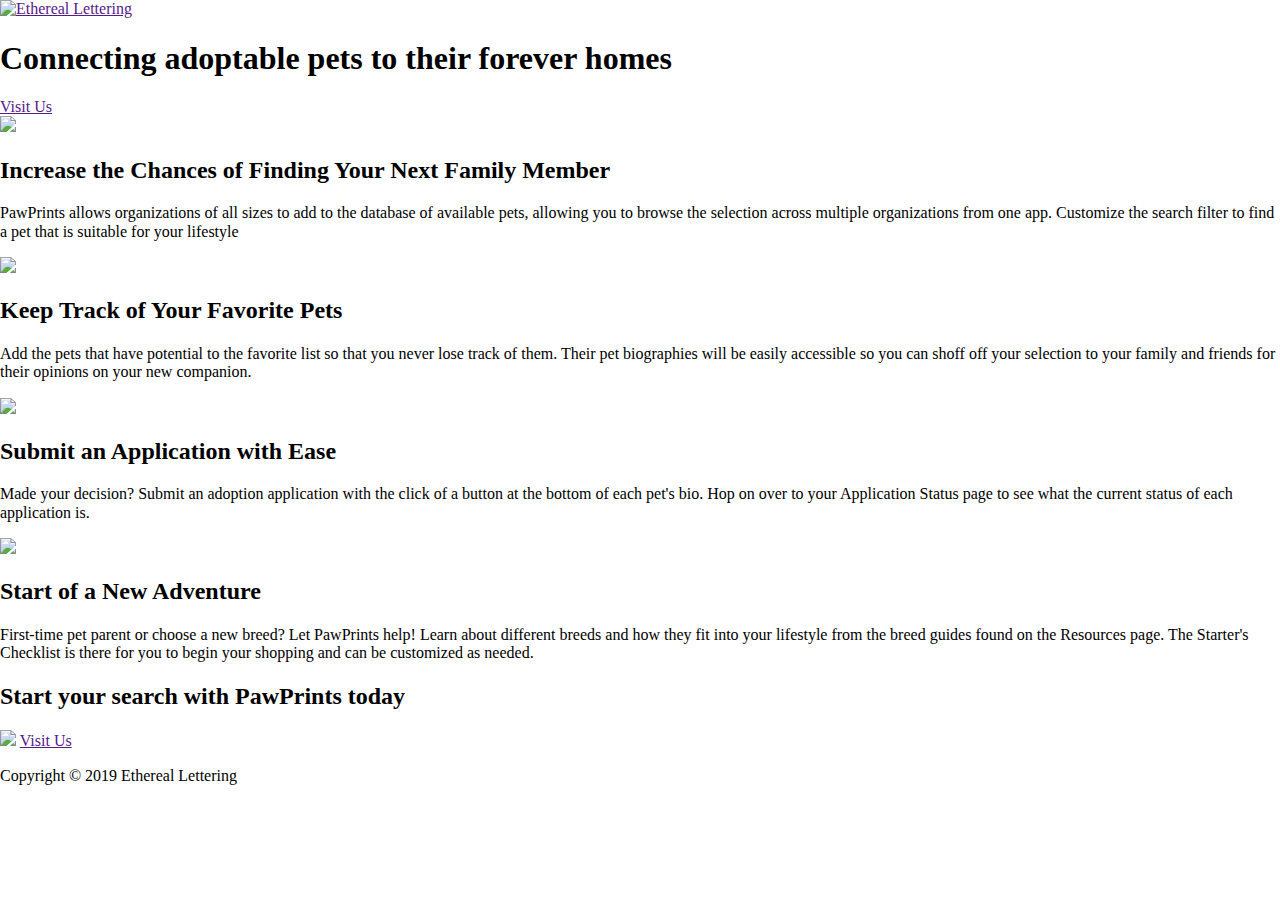
==== index.html @ 4a752cd0 "landing v2" ====
<!DOCTYPE html>
<html>
  <head>
    <meta http-equiv="X-UA-Compatible" content="IE=Edge">
    <meta name="viewport" content="width=device-width, initial-scale=1">
    <meta charset="UTF-8">
    <title>PawPrints</title>
    <link rel="stylesheet" type="text/css" href="styles/normalize.css">
    <link rel="stylesheet" type="text/css" href="styles/main.css">
  </head>

  <body>
    <header class="container banner">
      <div class="hero"> <!--hero content-->
          <a href="" class="site-logo"><img src="assets/etherealletteringlogo.png" alt="Ethereal Lettering" /></a>
          <h1>Connecting adoptable pets to their forever homes</h1>
          <a href="" class="visitbutton">Visit Us</a>
      </div>
    </header>

    <main>
      <section class="container introduction">

      </section>

      <section class="container features-wrapper"> <!--features-->
        <div class="features">
          <div class="features-image">
            <img src="assets/searchimage.png"/>
          </div>
          <div class="features-side">
            <h2>Increase the Chances of Finding Your Next Family Member</h2>
            <p>PawPrints allows organizations of all sizes to add to the database of available pets, allowing you to browse the selection across multiple organizations from one app. Customize the search filter to find a pet that is suitable for your lifestyle</p>
          </div>
        </div>
        <div class="features">
          <div class="features-image">
            <img src="assets/favoriteimage.png"/>
          </div>
          <div class="features-side">
          <h2>Keep Track of Your Favorite Pets</h2>
          <p>Add the pets that have potential to the favorite list so that you never lose track of them. Their pet biographies will be easily accessible so you can shoff off your selection to your family and friends for their opinions on your new companion.</p>
          </div>
        </div>
        <div class="features">
          <div class="features-image">
            <img src="assets/applyimage.png"/>
          </div>
          <div class="features-side">
            <h2>Submit an Application with Ease</h2>
            <p>Made your decision? Submit an adoption application with the click of a button at the bottom of each pet's bio. Hop on over to your Application Status page to see what the current status of each application is.</p>
          </div>
        </div>
        <div class="features">
          <div class="features-image">
            <img src="assets/resourcesimage.png"/>
          </div>
          <div class="features-side">
            <h2>Start of a New Adventure</h2>
            <p>First-time pet parent or choose a new breed? Let PawPrints help! Learn about different breeds and how they fit into your lifestyle from the breed guides found on the Resources page. The Starter's Checklist is there for you to begin your shopping and can be customized as needed.</p>
          </div>
        </div>
      </section>

      <section class="container ">
        <div> <!--call to action-->
          <h2>Start your search with PawPrints today</h2>

        </div>
      </section>
    </main>

    <footer>
      <section class="container visit-copyright">
        <div class="visit">
          <img src="assets/etherealletteringlogo.png"/>
          <a href="" class="visitbutton">Visit Us</a>
        </div>
        <div class="copyright">
          <p>Copyright &copy; 2019 Ethereal Lettering
          </p>
        </div>
      </section>
    </footer>

  </body>
</html>
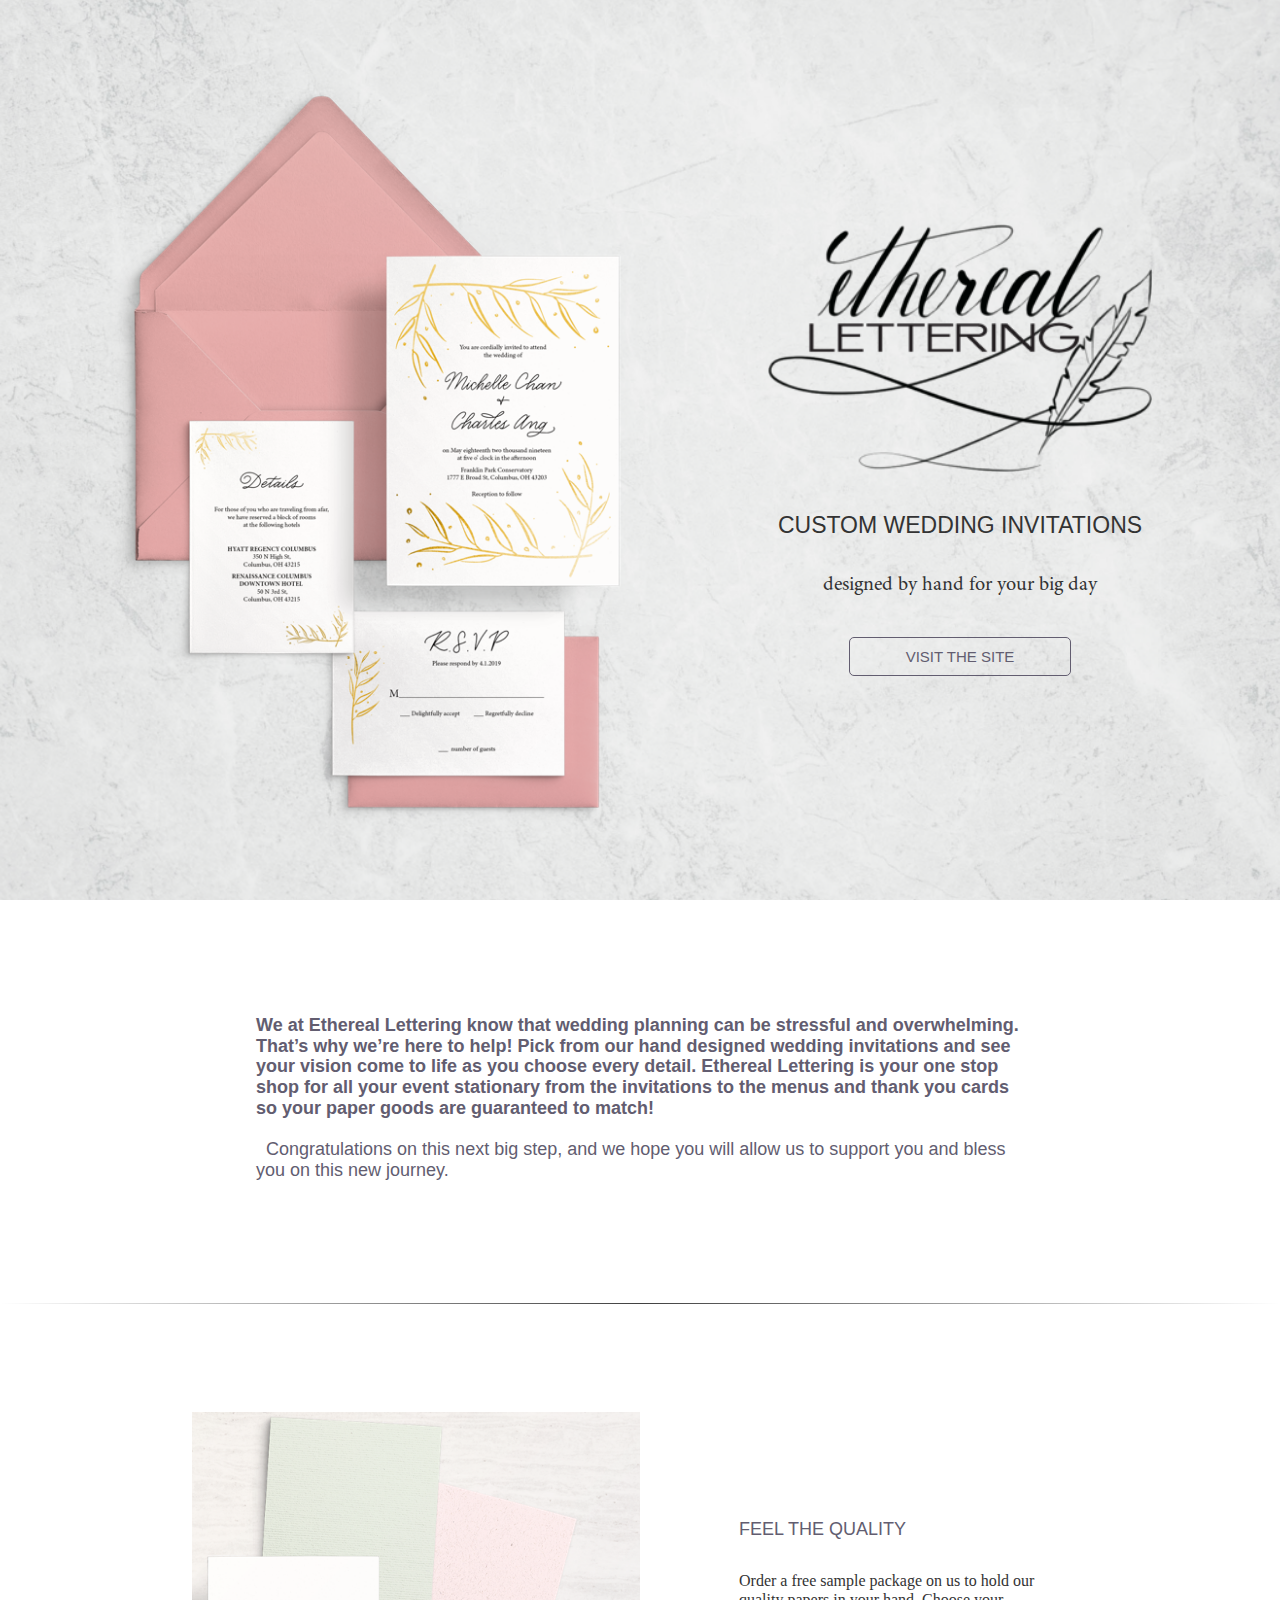
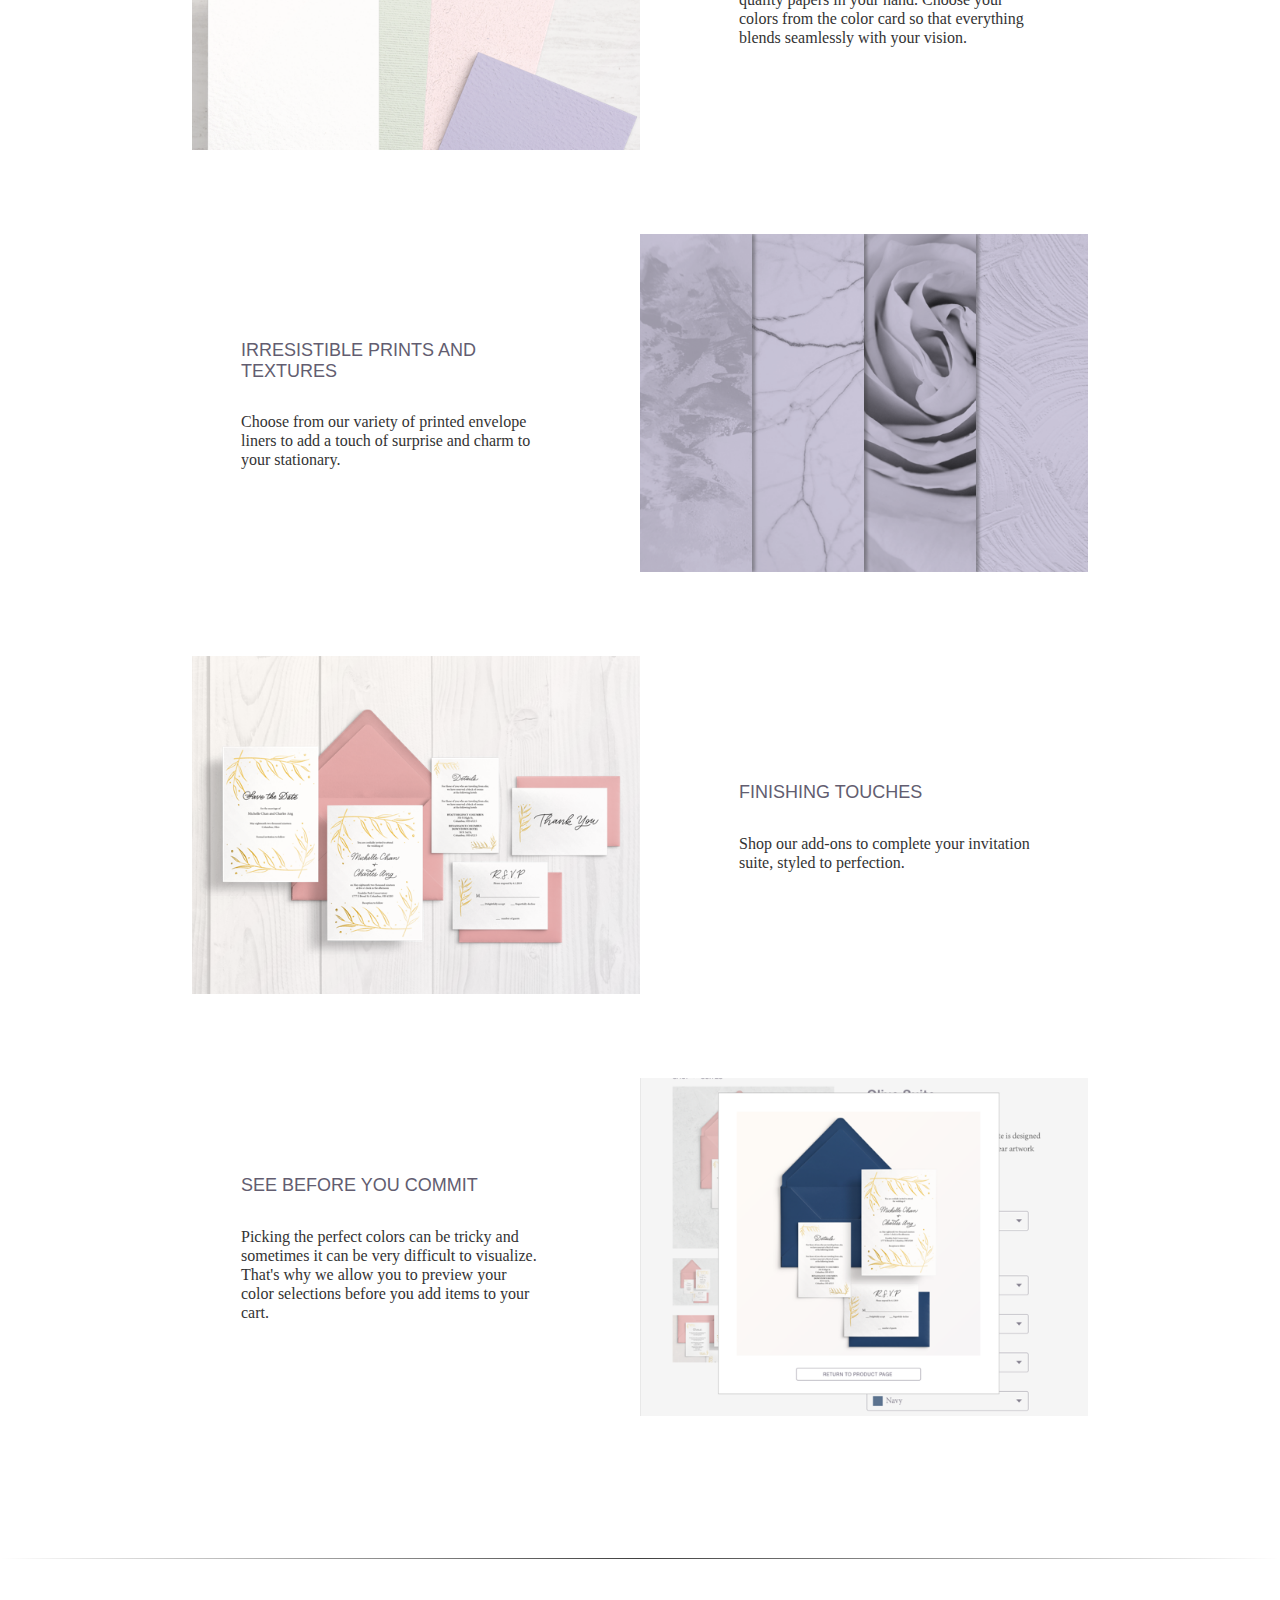
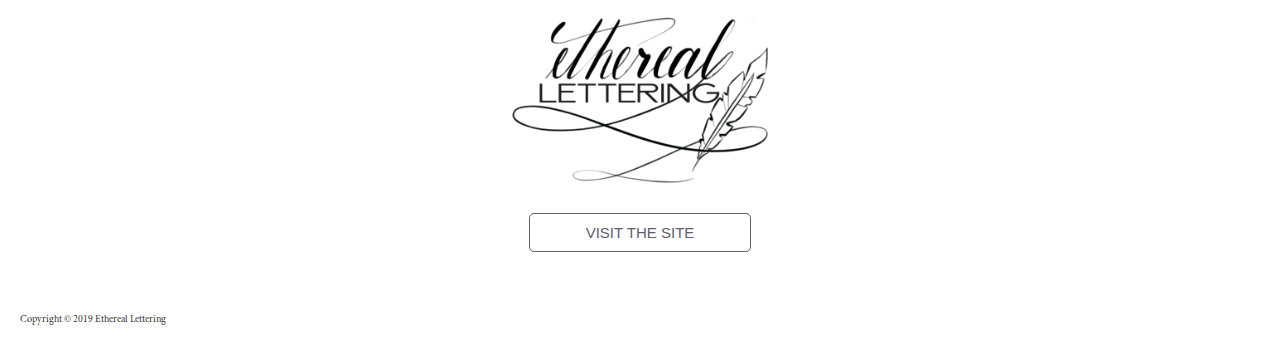
==== commit 004b126e: "Update index.html" ====
--- a/index.html
+++ b/index.html
@@ -4,81 +4,82 @@
     <meta http-equiv="X-UA-Compatible" content="IE=Edge">
     <meta name="viewport" content="width=device-width, initial-scale=1">
     <meta charset="UTF-8">
-    <title>PawPrints</title>
-    <link rel="stylesheet" type="text/css" href="styles/normalize.css">
-    <link rel="stylesheet" type="text/css" href="styles/main.css">
+    <title>Ethereal Lettering</title>
+    <link rel="stylesheet" type="text/css" href="../styles/normalize.css">
+    <link rel="stylesheet" type="text/css" href="../styles/main.css">
   </head>
 
   <body>
     <header class="container banner">
       <div class="hero"> <!--hero content-->
-          <a href="" class="site-logo"><img src="assets/etherealletteringlogo.png" alt="Ethereal Lettering" /></a>
-          <h1>Connecting adoptable pets to their forever homes</h1>
-          <a href="" class="visitbutton">Visit Us</a>
+          <a href="" class="site-logo"><img src="../assets/etherealletteringlogo.png" alt="Ethereal Lettering" /></a>
+          <h1>CUSTOM WEDDING INVITATIONS</h1>
+          <h3>designed by hand for your big day</h3>
+          <a href="" class="visit-button">VISIT THE SITE</a>
       </div>
     </header>
 
     <main>
       <section class="container introduction">
+          <h2>
+            <b>We at Ethereal Lettering know that wedding planning can be stressful and overwhelming.  That’s why we’re here to help! Pick from our hand designed wedding invitations and see your vision come to life as you choose every detail. Ethereal Lettering is your one stop shop for all your event stationary from the invitations to the menus and thank you cards so your paper goods are guaranteed to match!</b><br><br> + +Congratulations on this next big step, and we hope you will allow us to support you and bless you on this new journey.
+          </h2>
+      </section>
 
-      </section>
+      <hr>
 
       <section class="container features-wrapper"> <!--features-->
         <div class="features">
           <div class="features-image">
-            <img src="assets/searchimage.png"/>
+            <img src="../assets/quality.png"/>
           </div>
           <div class="features-side">
-            <h2>Increase the Chances of Finding Your Next Family Member</h2>
-            <p>PawPrints allows organizations of all sizes to add to the database of available pets, allowing you to browse the selection across multiple organizations from one app. Customize the search filter to find a pet that is suitable for your lifestyle</p>
+            <h2>FEEL THE QUALITY</h2>
+            <p>Order a free sample package on us to hold our quality papers in your hand. Choose your colors from the color card so that everything blends seamlessly with your vision.</p>
           </div>
         </div>
         <div class="features">
           <div class="features-image">
-            <img src="assets/favoriteimage.png"/>
+            <img src="../assets/prints_and_textures.png"/>
           </div>
           <div class="features-side">
-          <h2>Keep Track of Your Favorite Pets</h2>
-          <p>Add the pets that have potential to the favorite list so that you never lose track of them. Their pet biographies will be easily accessible so you can shoff off your selection to your family and friends for their opinions on your new companion.</p>
+          <h2>IRRESISTIBLE PRINTS AND TEXTURES</h2>
+          <p>Choose from our variety of printed envelope liners to add a touch of surprise and charm to your stationary.</p>
           </div>
         </div>
         <div class="features">
           <div class="features-image">
-            <img src="assets/applyimage.png"/>
+            <img src="../assets/finishing_touches.png"/>
           </div>
           <div class="features-side">
-            <h2>Submit an Application with Ease</h2>
-            <p>Made your decision? Submit an adoption application with the click of a button at the bottom of each pet's bio. Hop on over to your Application Status page to see what the current status of each application is.</p>
+            <h2>FINISHING TOUCHES</h2>
+            <p>Shop our add-ons to complete your invitation suite, styled to perfection.</p>
           </div>
         </div>
         <div class="features">
           <div class="features-image">
-            <img src="assets/resourcesimage.png"/>
+            <img src="../assets/preview.png"/>
           </div>
           <div class="features-side">
-            <h2>Start of a New Adventure</h2>
-            <p>First-time pet parent or choose a new breed? Let PawPrints help! Learn about different breeds and how they fit into your lifestyle from the breed guides found on the Resources page. The Starter's Checklist is there for you to begin your shopping and can be customized as needed.</p>
+            <h2>SEE BEFORE YOU COMMIT</h2>
+            <p>Picking the perfect colors can be tricky and sometimes it can be very difficult to visualize. That's why we allow you to preview your color selections before you add items to your cart.</p>
           </div>
-        </div>
-      </section>
-
-      <section class="container ">
-        <div> <!--call to action-->
-          <h2>Start your search with PawPrints today</h2>
-
         </div>
       </section>
     </main>
 
     <footer>
+      <hr>
       <section class="container visit-copyright">
         <div class="visit">
-          <img src="assets/etherealletteringlogo.png"/>
-          <a href="" class="visitbutton">Visit Us</a>
+          <img src="../assets/etherealletteringlogo.png"/>
+          <a href="" class="visit-button">VISIT THE SITE</a>
         </div>
         <div class="copyright">
-          <p>Copyright &copy; 2019 Ethereal Lettering
-          </p>
+          <h4>Copyright &copy; 2019 Ethereal Lettering
+          </h4>
         </div>
       </section>
     </footer>
--- a/styles/main.css
+++ b/styles/main.css
@@ -0,0 +1,214 @@
+html, body {
+  overflow-x: hidden;
+}
+
+body {
+  font-family: "Helvetica Neue", Helvetica, Arial, sans-serif;
+}
+
+@font-face {
+  font-family: 'MinionPro';
+  src: url('../assets/MinionPro-Regular.otf') format('woff2');
+}
+
+h3, h4, p {
+  font-family: 'MinionPro', Helvetica, Arial, sans-serif;
+}
+
+h1 {
+  font-size: 23px;
+  font-weight: normal;
+  color: #333333;
+}
+
+h2 {
+  font-size:18px;
+  font-weight: normal;
+  color: #625D70;
+}
+
+h3 {
+  font-size: 20px;
+  font-weight: normal;
+  color: #333333;
+}
+
+h4 {
+  font-size: 10px;
+  font-weight: normal;
+  color: #333333;
+}
+
+p {
+  font-family: 'Minion Pro';
+  font-size:16px;
+  line-height: 19px;
+  font-weight: 100;
+  color: #333333;
+}
+
+.container {
+  display: grid;
+}
+
+.banner {
+  background-image: url("../assets/banner_image.png");
+  background-repeat: no-repeat;
+  background-size: cover;
+  background-position: center;
+}
+
+.container.banner {
+  height: 100vh;
+}
+
+.site-logo img{
+  width: 30vw;
+  height: auto;
+  padding-bottom: 20px;
+}
+
+body .hero {
+  display: grid;
+  text-align: center;
+  align-self: auto;
+  width: 40vw;
+  margin: auto 0 auto auto;
+  padding-right: 5vw;
+}
+
+.hero h1 {
+  text-align: center;
+}
+
+.hero h3 {
+  text-align: center;
+  padding-bottom: 20px;
+}
+
+.visit-button {
+  margin: auto;
+  text-decoration: none;
+  text-align: center;
+  color: #625D70;
+  width: 200px;
+  background: none;
+  border: 1px solid #625D70;
+  font-size: 15px;
+  padding: 10px;
+  border-radius: 5px;
+}
+
+.visit-button:hover {
+  color: #FFFFFF;
+  background: #625D70;
+  border: 1px solid #625D70;
+}
+
+.container.introduction {
+  display: grid;
+  margin: auto;
+  padding-top: 100px;
+  padding-bottom: 100px;
+}
+
+.introduction {
+  width: 60vw;
+}
+
+hr {
+  border: 0;
+  height: 1px;
+  background-image: linear-gradient(to right, rgba(0, 0, 0, 0), rgba(0, 0, 0, 0.75), rgba(0, 0, 0, 0));
+}
+
+.container.features-wrapper {
+  display: grid;
+  margin: auto;
+  padding-top: 100px;
+  padding-bottom: 50px;
+}
+
+.features-image img {
+  width: 60vw;
+  height: auto;
+  padding-bottom: 20px;
+}
+
+.features {
+  display: grid;
+  margin: auto;
+  grid-template-columns: auto;
+  padding-bottom: 30px;
+  column-gap: 200px;
+  text-align: center;
+}
+
+.features-side {
+  display: grid;
+  margin: auto;
+}
+
+.container.visit-copyright {
+  display: grid;
+  margin: auto;
+}
+
+.visit {
+  display: grid;
+  margin: auto;
+  grid-template-columns: auto;
+}
+
+.visit img {
+  width: 20vw;
+  height: auto;
+  margin: auto;
+  padding-top: 50px;
+  padding-bottom: 30px;
+}
+
+.copyright {
+  padding-top: 50px;
+  padding-left: 20px;
+}
+
+@media (min-width: 400px) {
+  .features-side {
+    display: grid;
+    width: 50vw;
+    height: auto;
+    max-width: 300px;
+  }
+}
+
+@media (min-width:600px) {
+  .features-image img {
+    width: 35vw;
+    height: auto;
+    padding-bottom: 0;
+  }
+
+  .features {
+    grid-template-columns: 1fr 1fr;
+    align-items: center;
+    padding-right: 15vw;
+    padding-left: 15vw;
+    grid-gap: 50px;
+    text-align: left;
+  }
+  .features:nth-of-type(even) {
+    grid-template-columns: 1fr 1fr;
+    align-items: center;
+    margin: 50px 0 50px 0;
+  }
+  .features:nth-of-type(even) .features-image {
+    grid-column: 2;
+    grid-row: 1;
+  }
+  .features:nth-of-type(even) .features-side {
+    grid-column: 1;
+    grid-row: 1;
+  }
+
+}
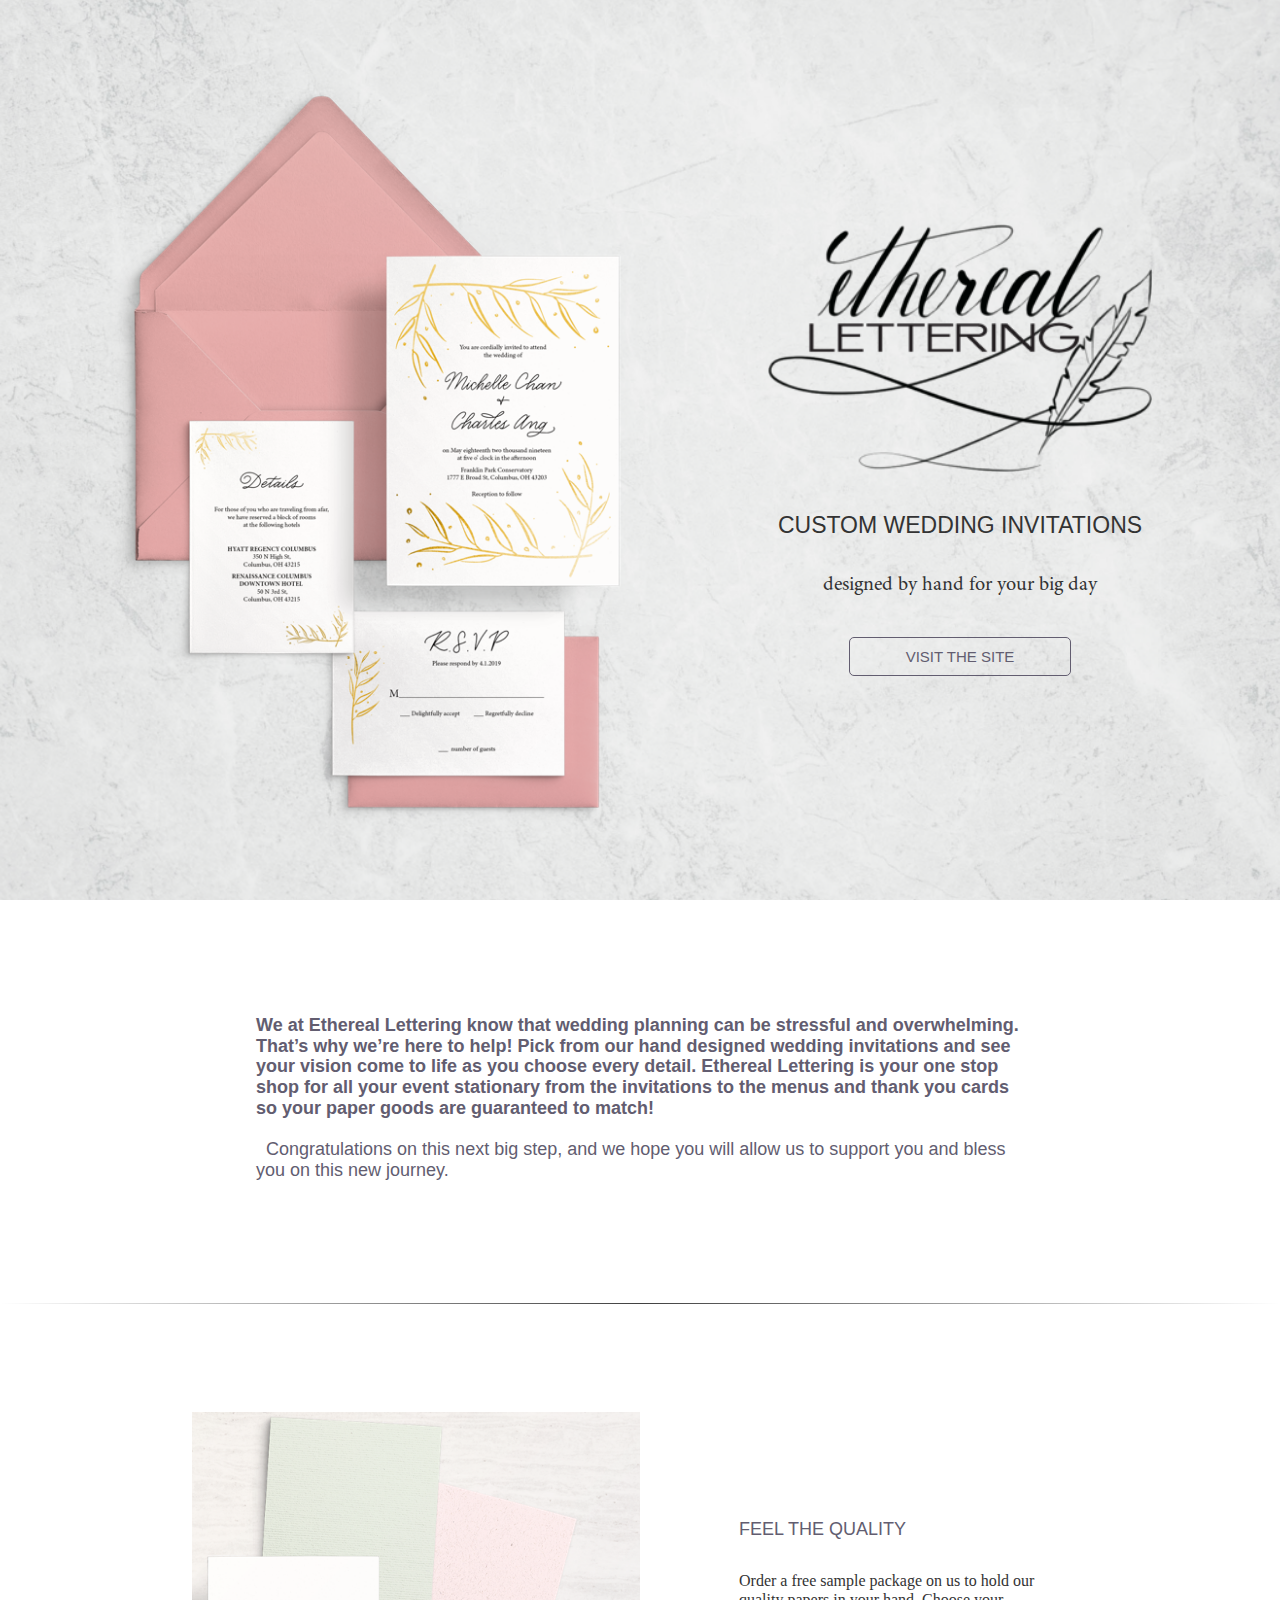
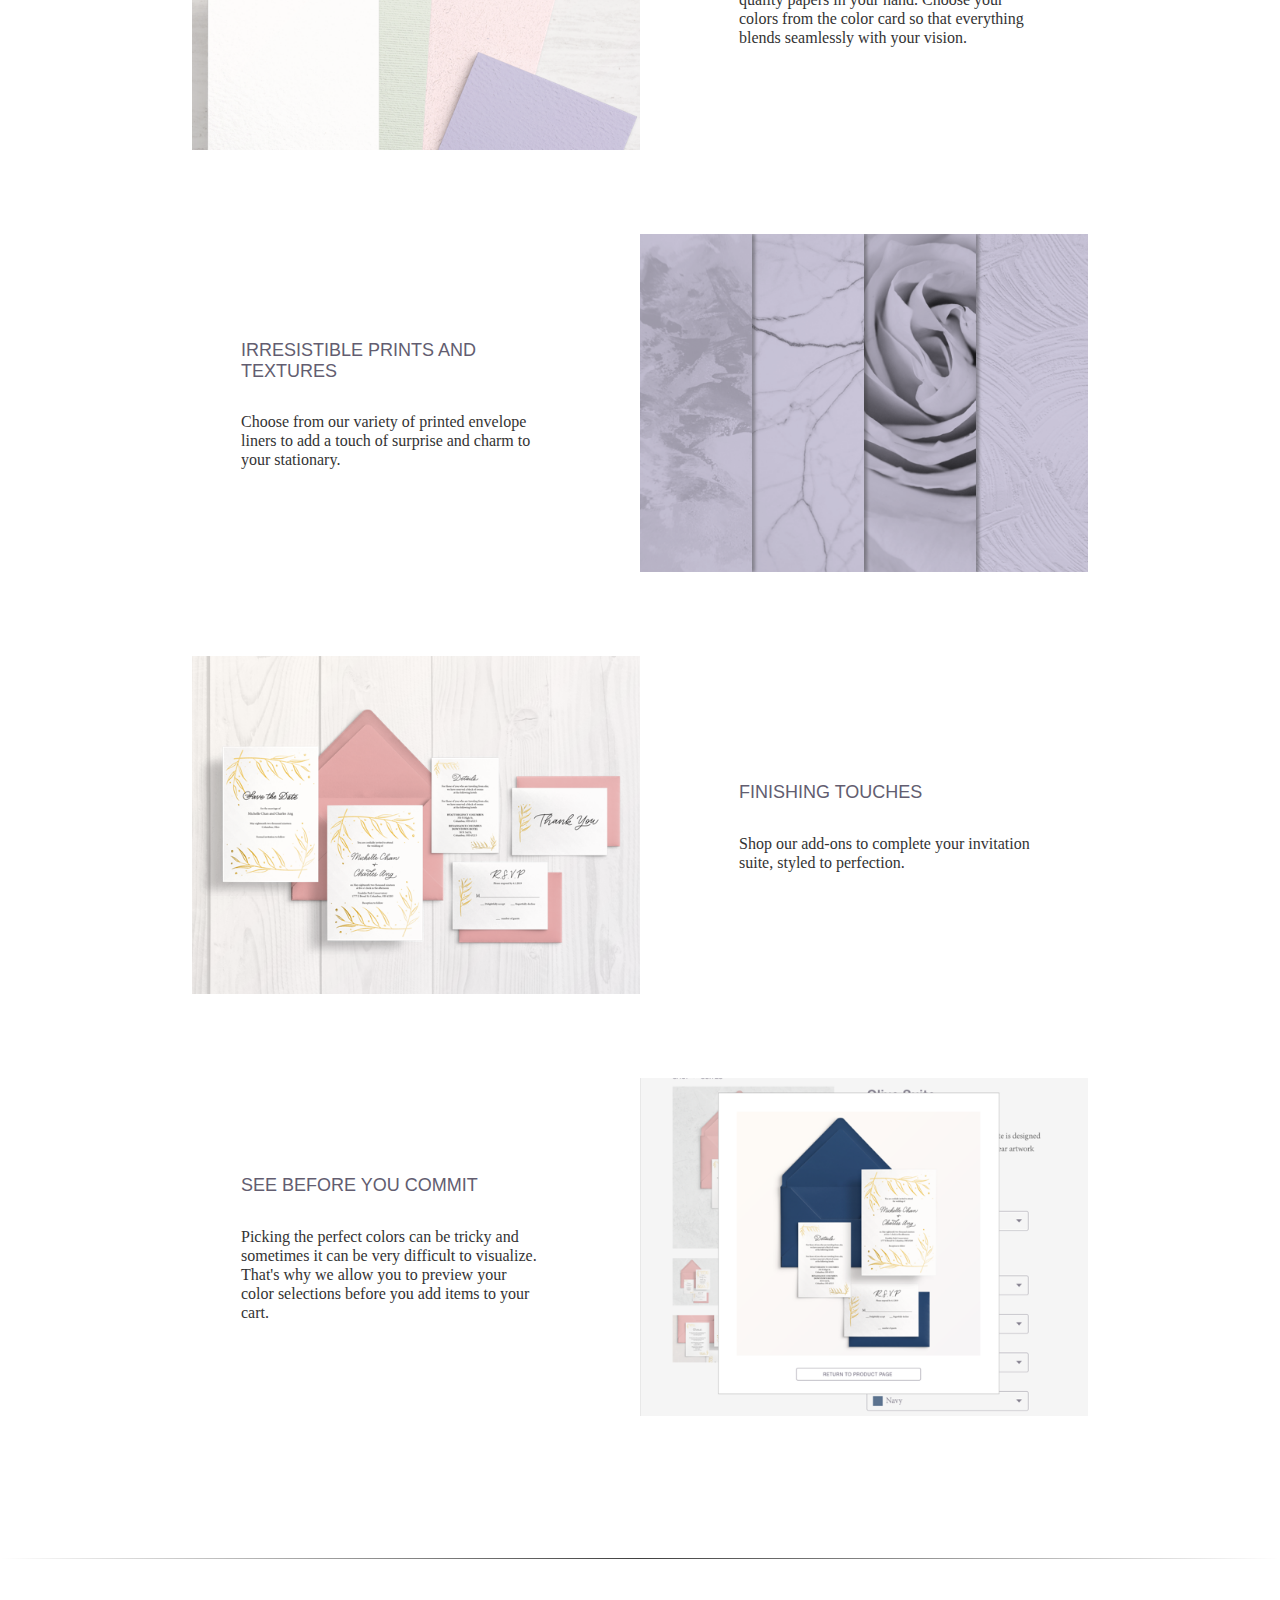
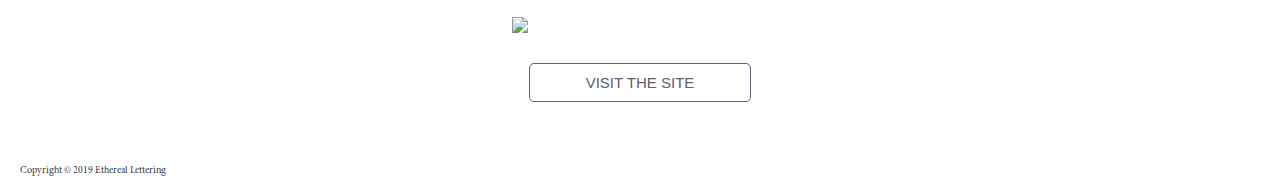
==== commit 6f8922e4: "landing v4" ====
--- a/index.html
+++ b/index.html
@@ -74,7 +74,7 @@
       <hr>
       <section class="container visit-copyright">
         <div class="visit">
-          <img src="../assets/etherealletteringlogo.png"/>
+          <img src="../ßassets/etherealletteringlogo.png"/>
           <a href="" class="visit-button">VISIT THE SITE</a>
         </div>
         <div class="copyright">
--- a/styles/main.css
+++ b/styles/main.css
@@ -55,7 +55,7 @@
   background-image: url("../assets/banner_image.png");
   background-repeat: no-repeat;
   background-size: cover;
-  background-position: center;
+  background-position: center bottom;
 }
 
 .container.banner {
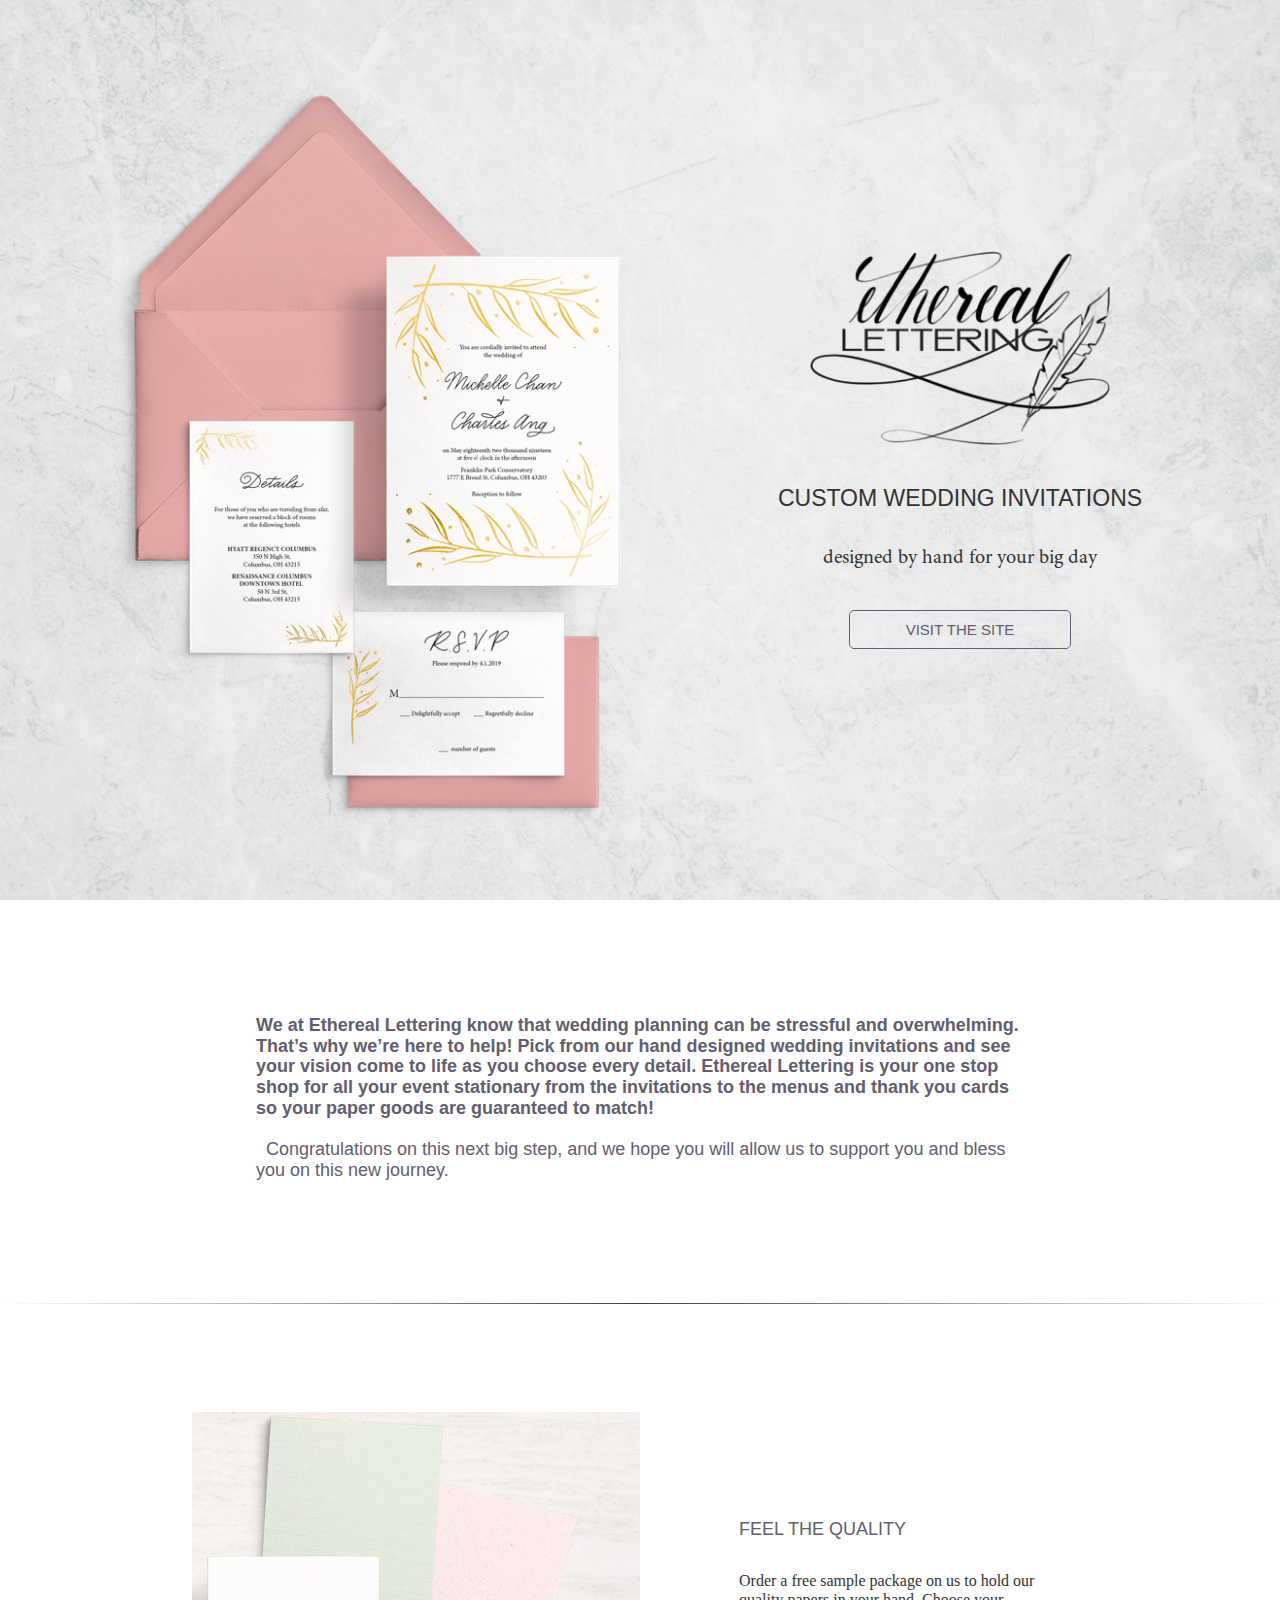
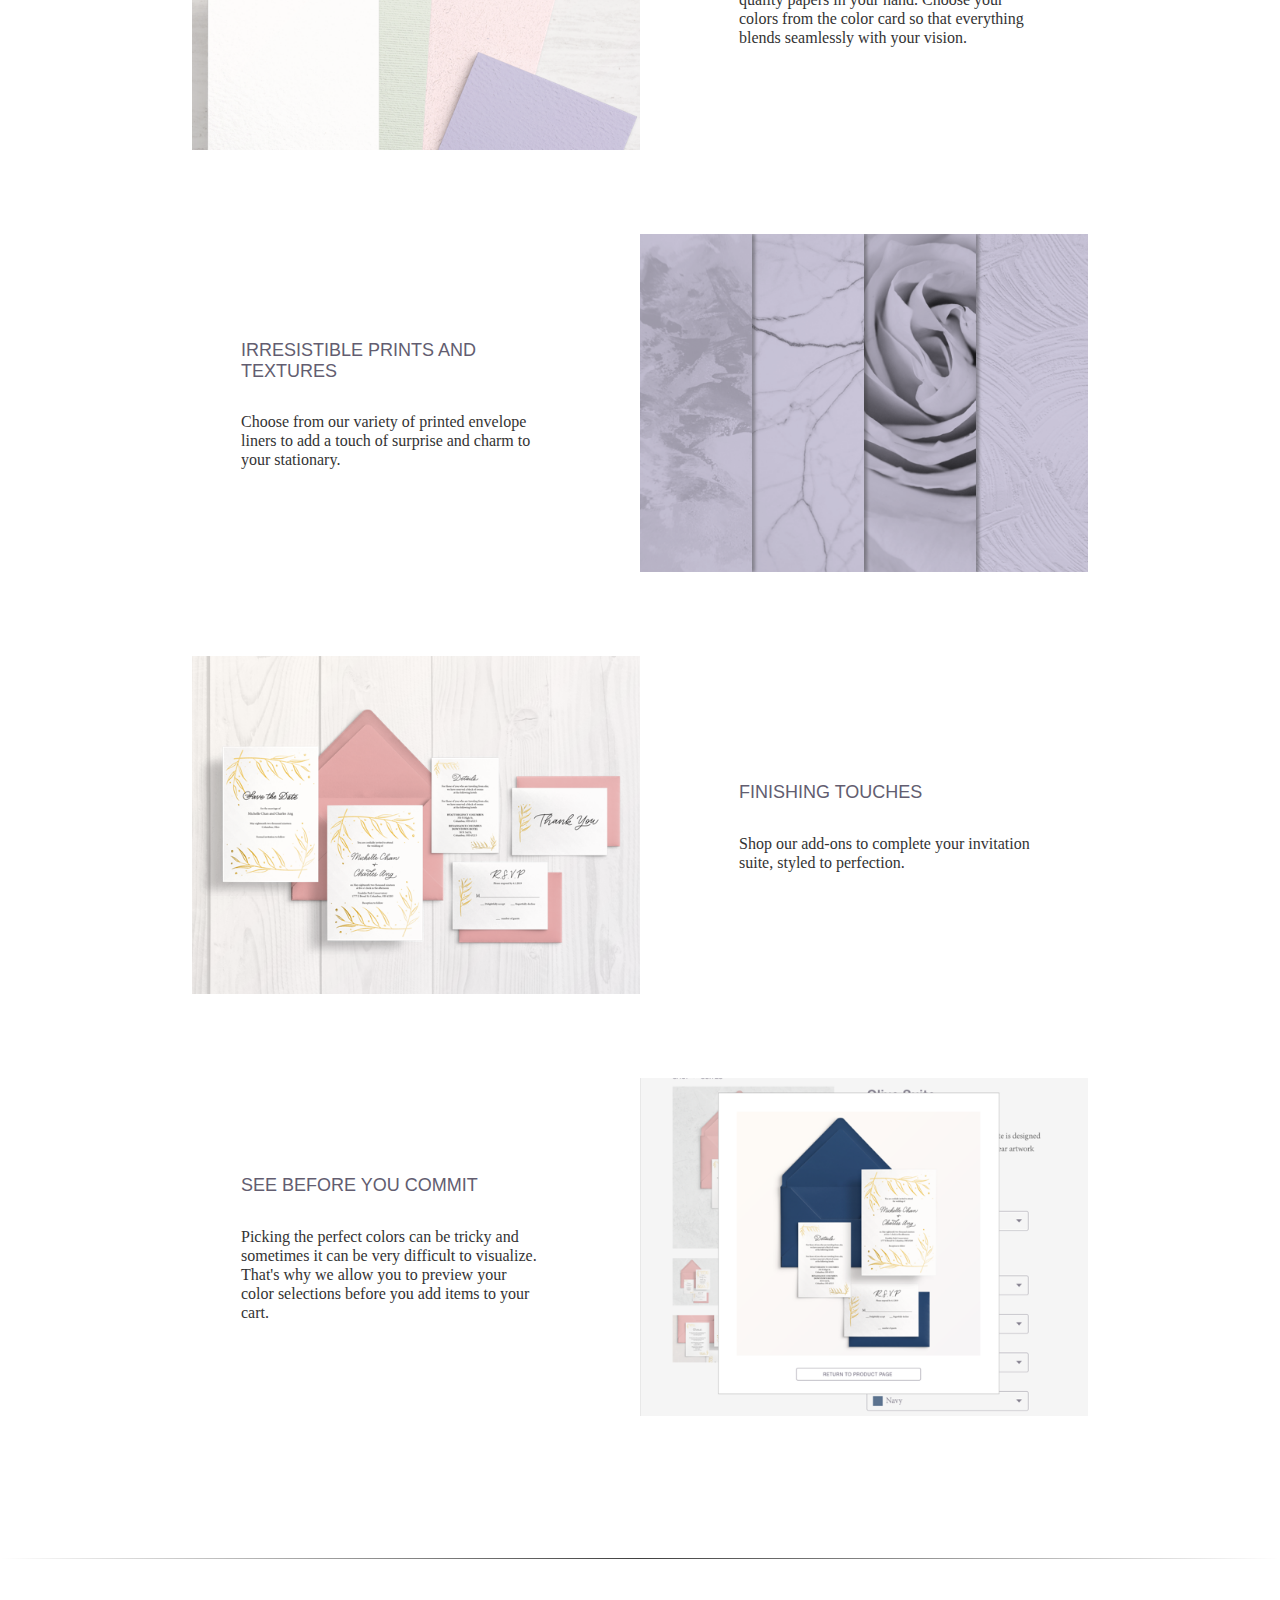
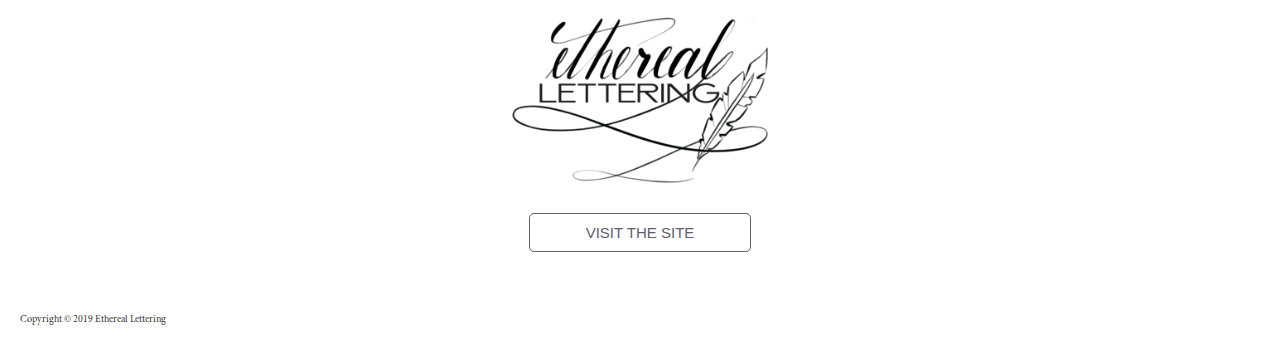
==== commit dd6e3927: "landingv5" ====
--- a/index.html
+++ b/index.html
@@ -5,14 +5,14 @@
     <meta name="viewport" content="width=device-width, initial-scale=1">
     <meta charset="UTF-8">
     <title>Ethereal Lettering</title>
-    <link rel="stylesheet" type="text/css" href="../styles/normalize.css">
-    <link rel="stylesheet" type="text/css" href="../styles/main.css">
+    <link rel="stylesheet" type="text/css" href="styles/normalize.css">
+    <link rel="stylesheet" type="text/css" href="styles/main.css">
   </head>
 
   <body>
     <header class="container banner">
       <div class="hero"> <!--hero content-->
-          <a href="" class="site-logo"><img src="../assets/etherealletteringlogo.png" alt="Ethereal Lettering" /></a>
+          <a href="" class="site-logo"><img src="assets/etherealletteringlogo.png" alt="Ethereal Lettering" /></a>
           <h1>CUSTOM WEDDING INVITATIONS</h1>
           <h3>designed by hand for your big day</h3>
           <a href="" class="visit-button">VISIT THE SITE</a>
@@ -33,7 +33,7 @@
       <section class="container features-wrapper"> <!--features-->
         <div class="features">
           <div class="features-image">
-            <img src="../assets/quality.png"/>
+            <img src="assets/quality.png"/>
           </div>
           <div class="features-side">
             <h2>FEEL THE QUALITY</h2>
@@ -42,7 +42,7 @@
         </div>
         <div class="features">
           <div class="features-image">
-            <img src="../assets/prints_and_textures.png"/>
+            <img src="assets/prints_and_textures.png"/>
           </div>
           <div class="features-side">
           <h2>IRRESISTIBLE PRINTS AND TEXTURES</h2>
@@ -51,7 +51,7 @@
         </div>
         <div class="features">
           <div class="features-image">
-            <img src="../assets/finishing_touches.png"/>
+            <img src="assets/finishing_touches.png"/>
           </div>
           <div class="features-side">
             <h2>FINISHING TOUCHES</h2>
@@ -60,7 +60,7 @@
         </div>
         <div class="features">
           <div class="features-image">
-            <img src="../assets/preview.png"/>
+            <img src="assets/preview.png"/>
           </div>
           <div class="features-side">
             <h2>SEE BEFORE YOU COMMIT</h2>
@@ -74,7 +74,7 @@
       <hr>
       <section class="container visit-copyright">
         <div class="visit">
-          <img src="../ßassets/etherealletteringlogo.png"/>
+          <img src="assets/etherealletteringlogo.png"/>
           <a href="" class="visit-button">VISIT THE SITE</a>
         </div>
         <div class="copyright">
--- a/styles/main.css
+++ b/styles/main.css
@@ -66,6 +66,7 @@
   width: 30vw;
   height: auto;
   padding-bottom: 20px;
+  max-width: 300px;
 }
 
 body .hero {
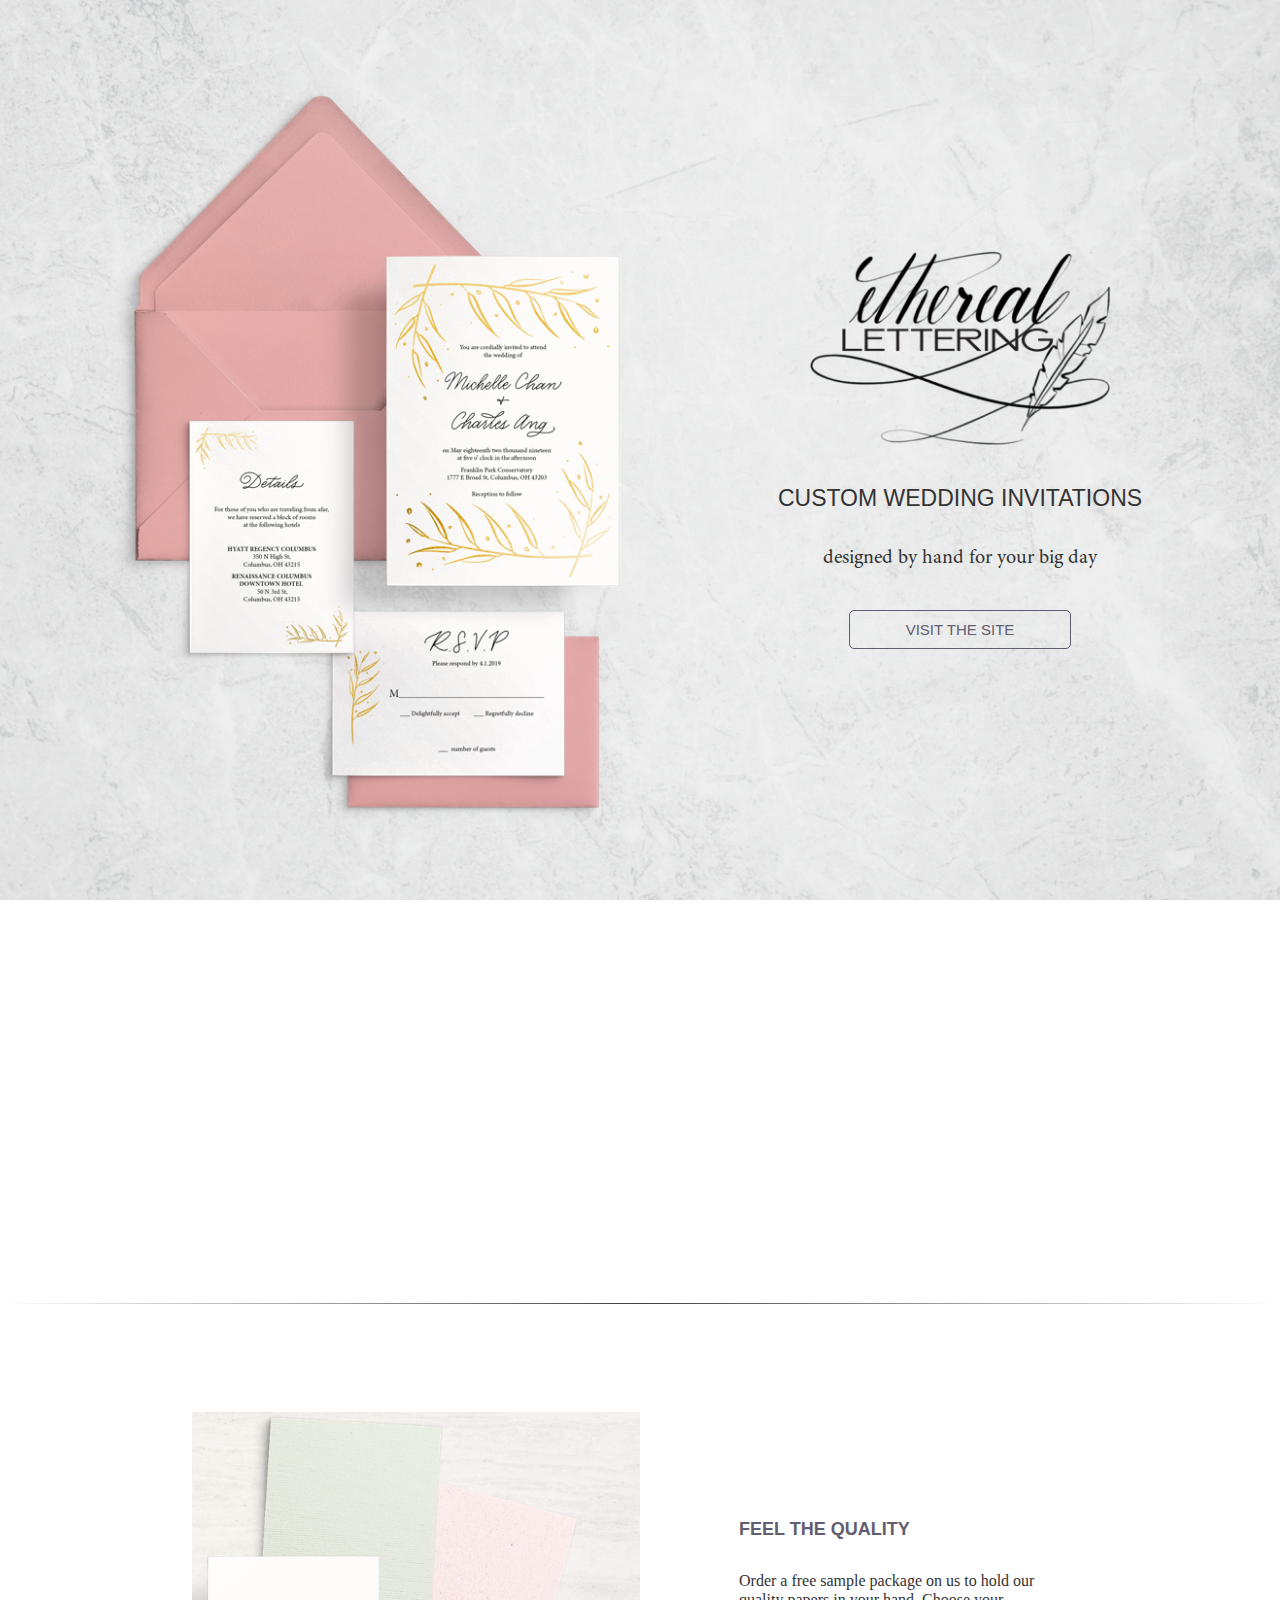
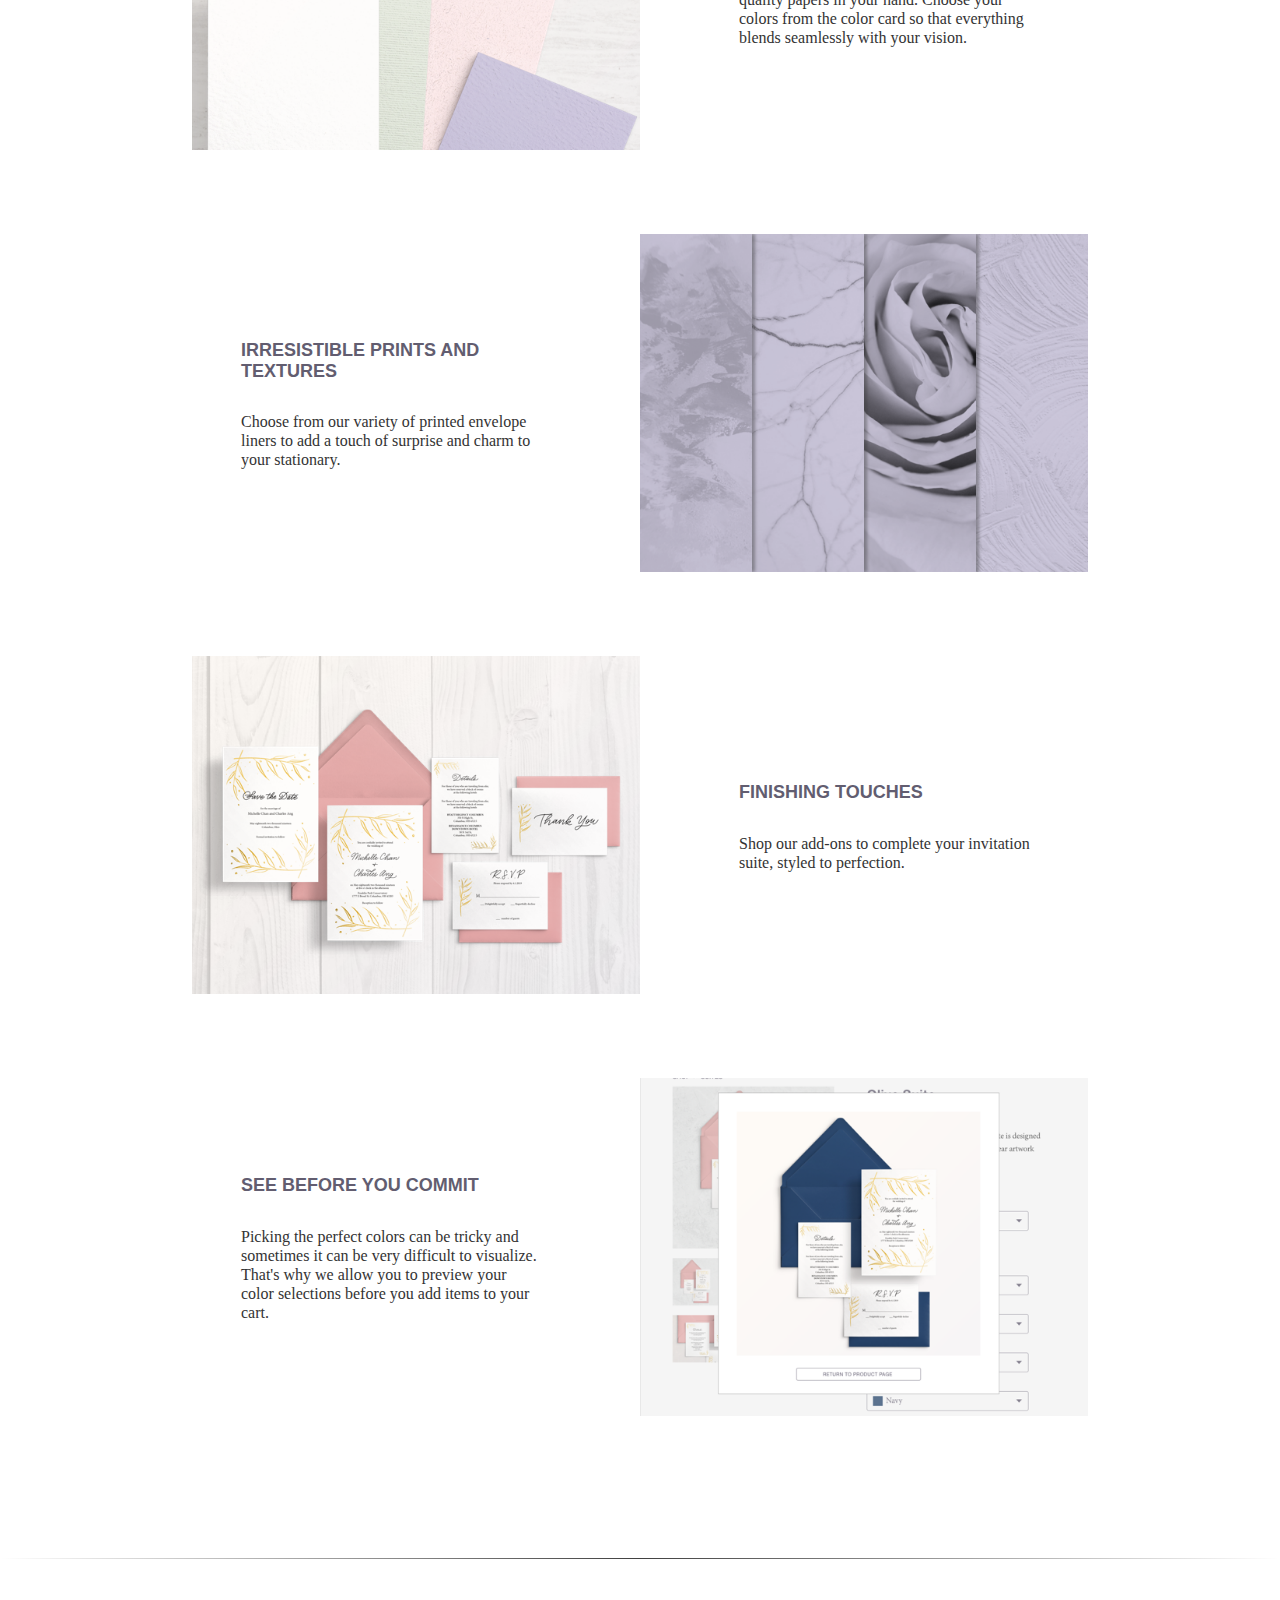
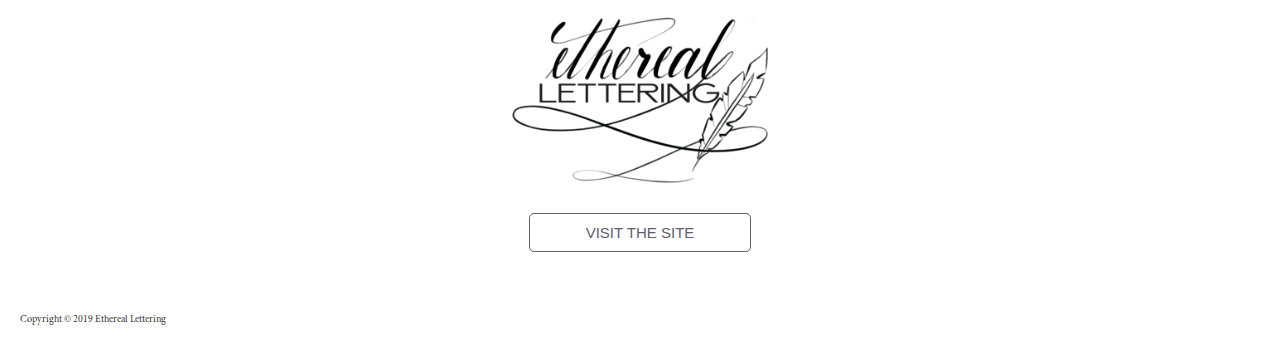
==== commit 2c59d273: "landing update1" ====
--- a/index.html
+++ b/index.html
@@ -7,6 +7,7 @@
     <title>Ethereal Lettering</title>
     <link rel="stylesheet" type="text/css" href="styles/normalize.css">
     <link rel="stylesheet" type="text/css" href="styles/main.css">
+    <link rel="stylesheet" type="text/css" href="styles/animate.css">
   </head>
 
   <body>
@@ -85,4 +86,6 @@
     </footer>
 
   </body>
+  <script src="https://code.jquery.com/jquery-2.1.3.min.js"></script>
+  <script src="scripts/landing.js"></script>
 </html>
--- a/styles/main.css
+++ b/styles/main.css
@@ -23,7 +23,7 @@
 
 h2 {
   font-size:18px;
-  font-weight: normal;
+  font-weight: bold;
   color: #625D70;
 }
 
@@ -115,6 +115,16 @@
 
 .introduction {
   width: 60vw;
+  opacity: 0;
+  -webkit-transform: scaleX(0.9) translateY(2rem);
+  -moz-transform: scaleX(0.9) translateY(2rem);
+  transform: scaleX(0.9) translateY(2rem);
+  -webkit-transition: all 0.5s ease-in-out;
+  -moz-transition: all 0.5s ease-in-out;
+  transition: all 0.5s ease-in-out;
+  -webkit-transition-delay: 0.2s;
+  -moz-transition-delay: 0.2s;
+  transition-delay: 0.2s;
 }
 
 hr {
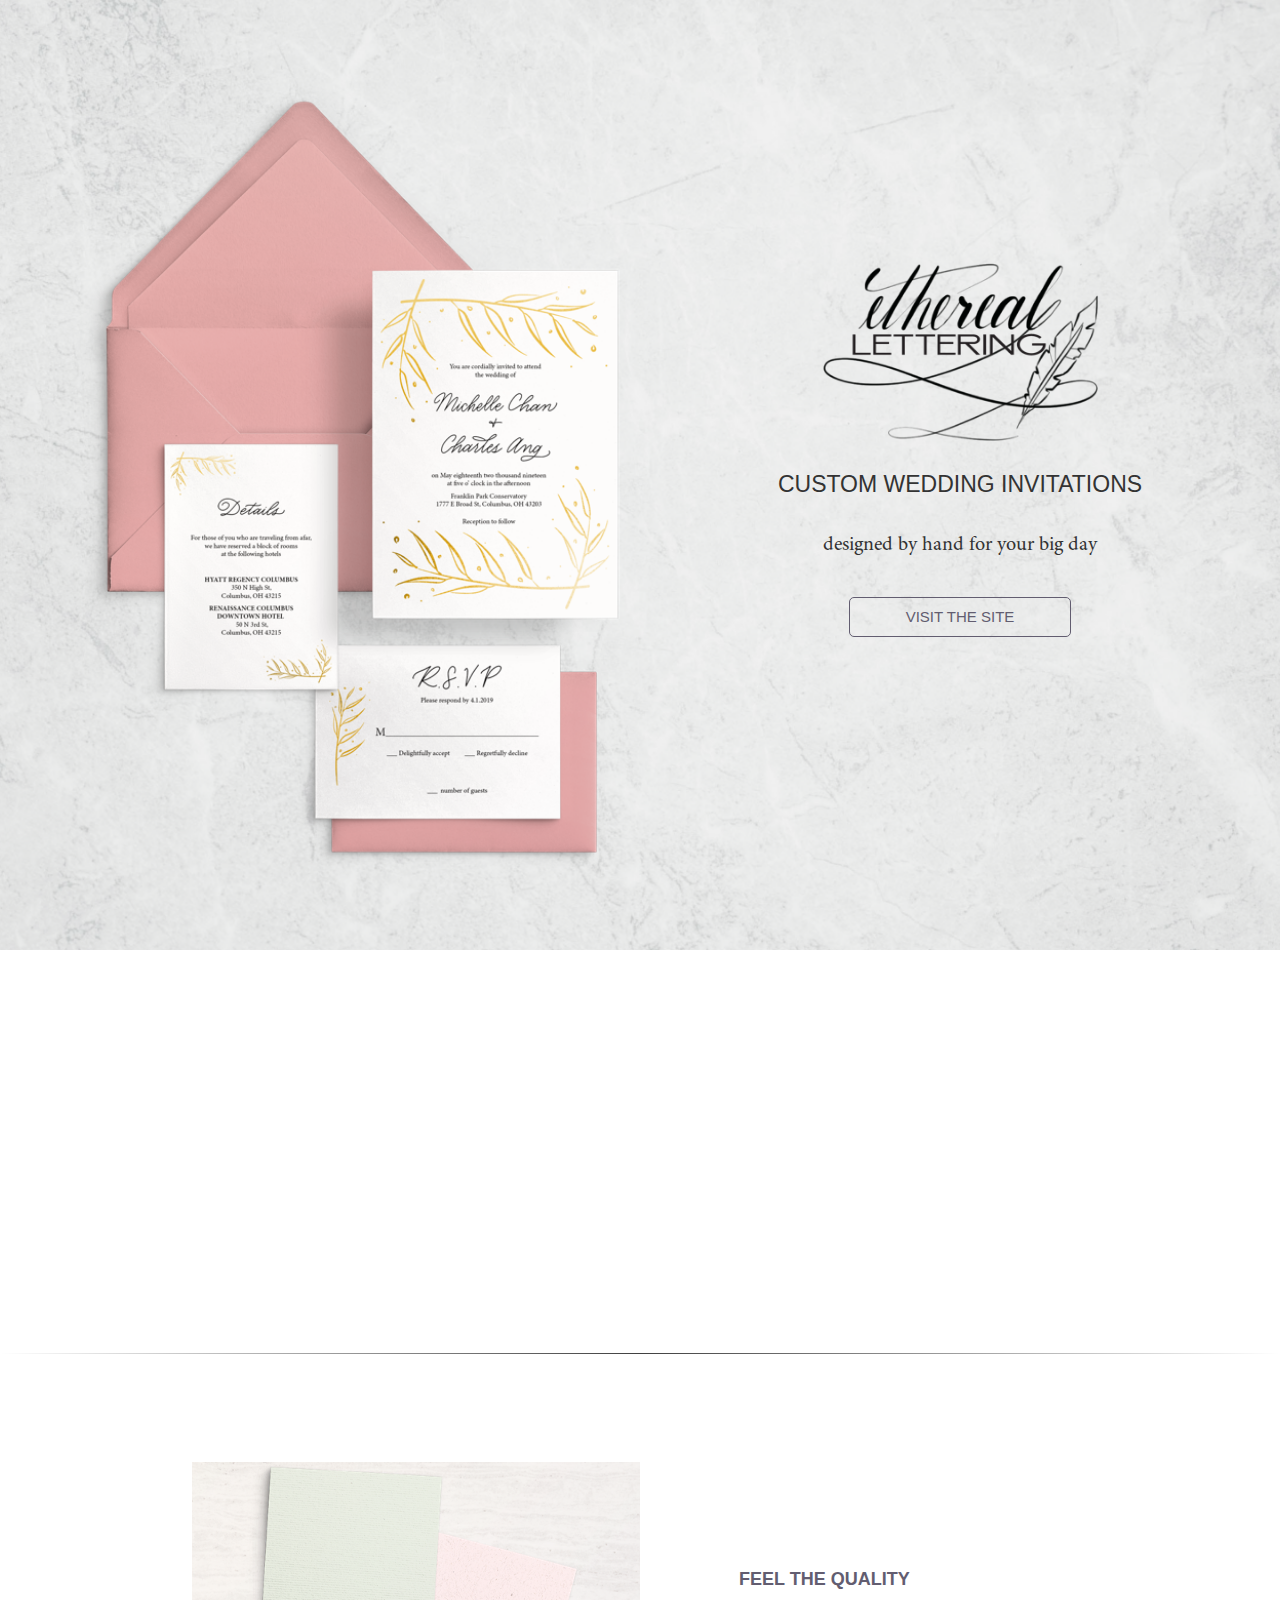
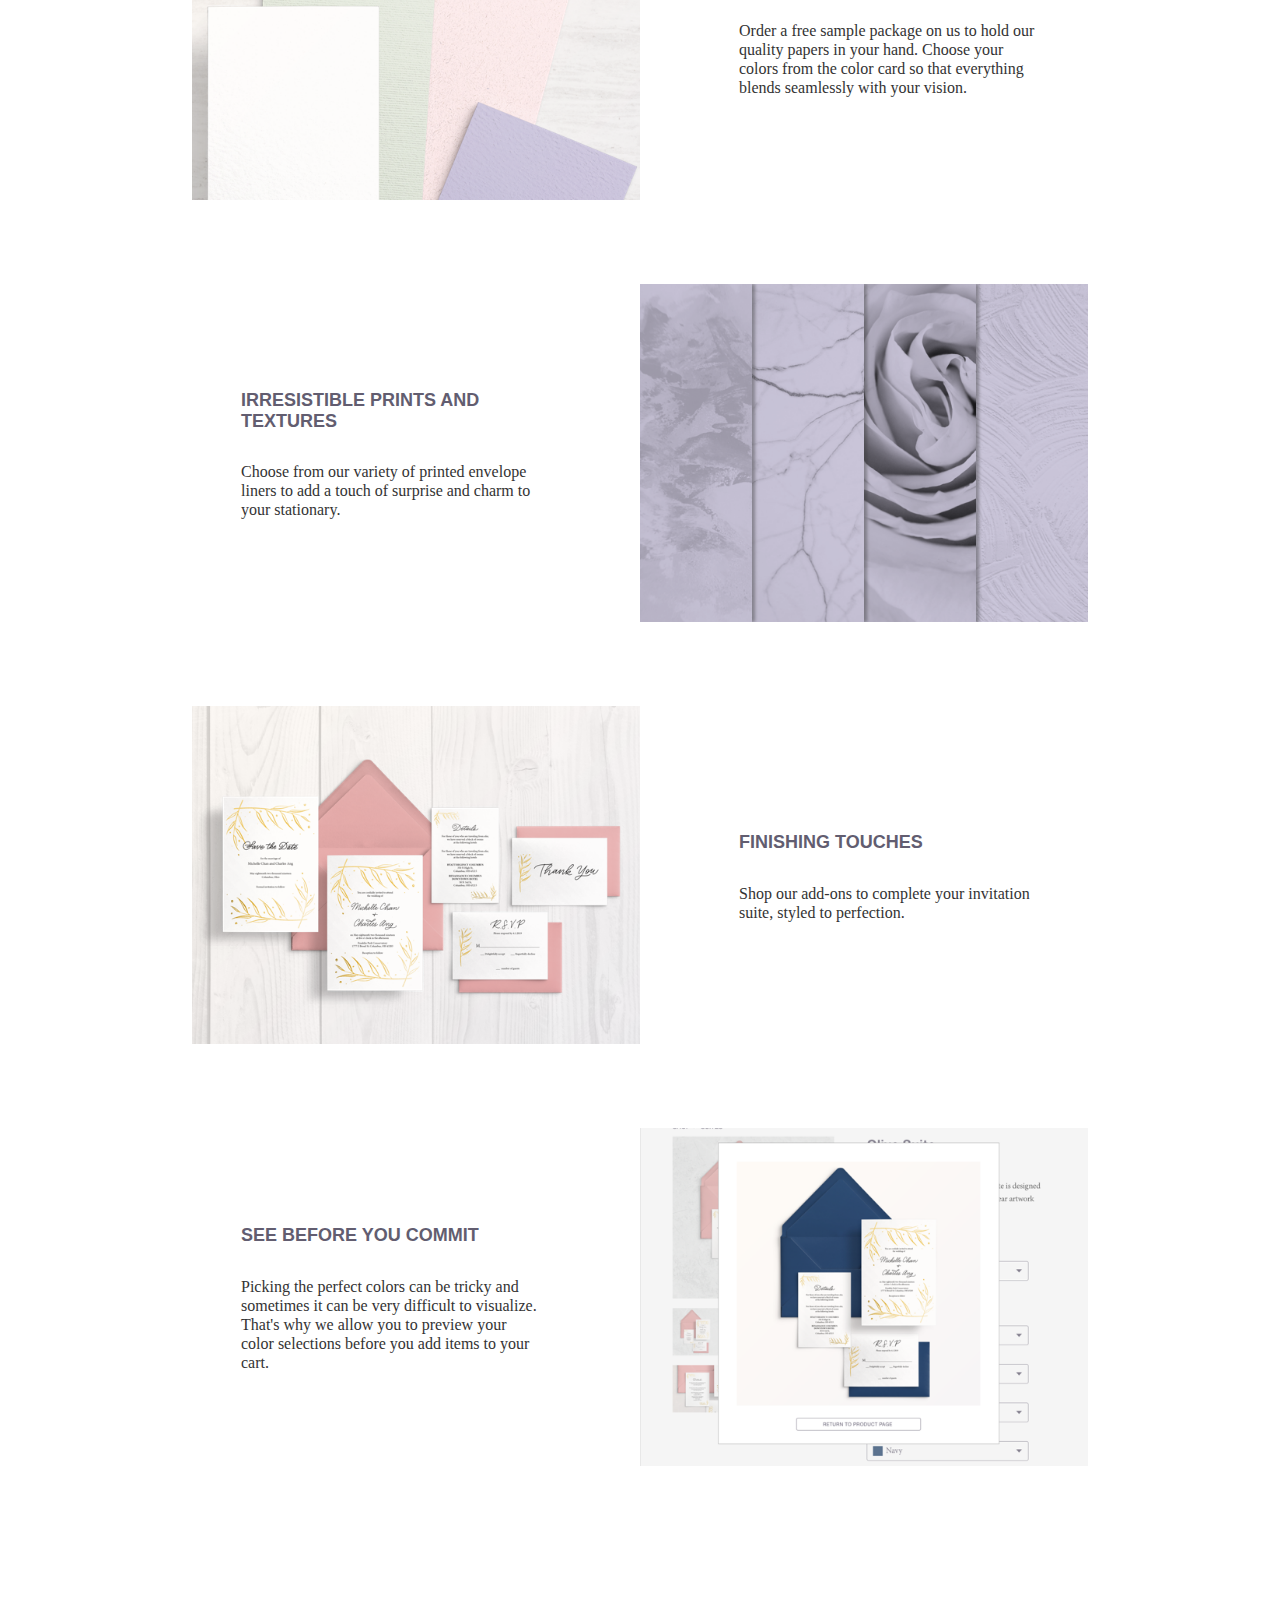
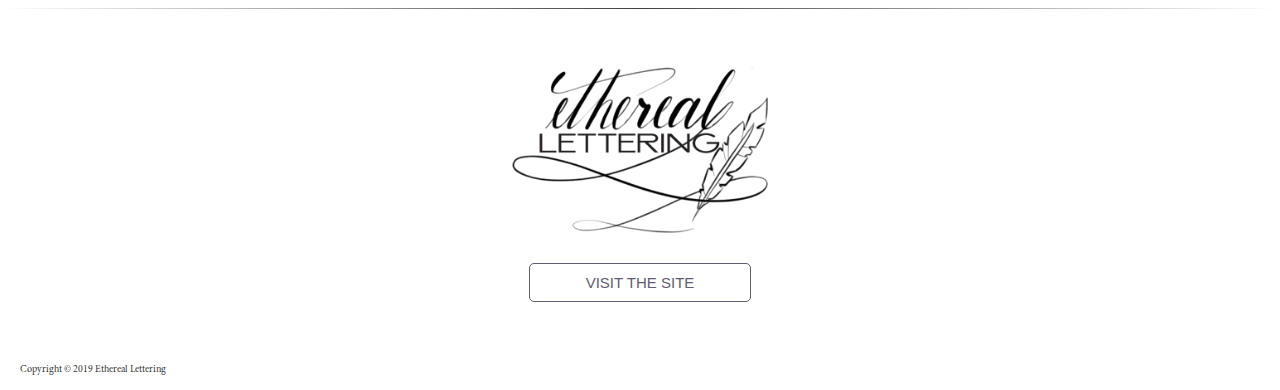
==== commit 8851a0c9: "landingrvs3" ====
--- a/index.html
+++ b/index.html
@@ -7,7 +7,6 @@
     <title>Ethereal Lettering</title>
     <link rel="stylesheet" type="text/css" href="styles/normalize.css">
     <link rel="stylesheet" type="text/css" href="styles/main.css">
-    <link rel="stylesheet" type="text/css" href="styles/animate.css">
   </head>
 
   <body>
@@ -23,7 +22,7 @@
     <main>
       <section class="container introduction">
           <h2>
-            <b>We at Ethereal Lettering know that wedding planning can be stressful and overwhelming.  That’s why we’re here to help! Pick from our hand designed wedding invitations and see your vision come to life as you choose every detail. Ethereal Lettering is your one stop shop for all your event stationary from the invitations to the menus and thank you cards so your paper goods are guaranteed to match!</b><br><br> +            We at Ethereal Lettering know that wedding planning can be stressful and overwhelming.  That’s why we’re here to help! Pick from our hand designed wedding invitations and see your vision come to life as you choose every detail. Ethereal Lettering is your one stop shop for all your event stationary from the invitations to the menus and thank you cards so your paper goods are guaranteed to match!<br><br>    Congratulations on this next big step, and we hope you will allow us to support you and bless you on this new journey.
           </h2>
--- a/styles/main.css
+++ b/styles/main.css
@@ -16,20 +16,22 @@
 }
 
 h1 {
-  font-size: 23px;
+  font-size: 19px;
   font-weight: normal;
+  line-height: .75;
   color: #333333;
 }
 
 h2 {
-  font-size:18px;
+  font-size:16px;
   font-weight: bold;
   color: #625D70;
 }
 
 h3 {
-  font-size: 20px;
+  font-size: 18px;
   font-weight: normal;
+  line-height: .5;
   color: #333333;
 }
 
@@ -41,7 +43,7 @@
 
 p {
   font-family: 'Minion Pro';
-  font-size:16px;
+  font-size:14px;
   line-height: 19px;
   font-weight: 100;
   color: #333333;
@@ -52,30 +54,31 @@
 }
 
 .banner {
-  background-image: url("../assets/banner_image.png");
+  background-image: url("../assets/landing_mobile3.png");
   background-repeat: no-repeat;
   background-size: cover;
-  background-position: center bottom;
+  background-position: center top;
 }
 
 .container.banner {
-  height: 100vh;
+  width: 100vw;
+  height: auto;
+  padding-bottom: 50px;
 }
 
 .site-logo img{
-  width: 30vw;
+  width: 50vw;
   height: auto;
-  padding-bottom: 20px;
-  max-width: 300px;
+  padding-bottom: 10px;
+  max-width: 200px;
 }
 
 body .hero {
   display: grid;
+  grid-template-columns: auto;
   text-align: center;
   align-self: auto;
-  width: 40vw;
-  margin: auto 0 auto auto;
-  padding-right: 5vw;
+  margin: 275px auto auto auto;
 }
 
 .hero h1 {
@@ -84,7 +87,7 @@
 
 .hero h3 {
   text-align: center;
-  padding-bottom: 20px;
+  padding-bottom: 10px;
 }
 
 .visit-button {
@@ -92,11 +95,11 @@
   text-decoration: none;
   text-align: center;
   color: #625D70;
-  width: 200px;
+  width: 150px;
   background: none;
   border: 1px solid #625D70;
-  font-size: 15px;
-  padding: 10px;
+  font-size: 12px;
+  padding: 8px;
   border-radius: 5px;
 }
 
@@ -184,16 +187,91 @@
   padding-left: 20px;
 }
 
-@media (min-width: 400px) {
+@media (min-width: 450px) {
+
+  h1 {
+    line-height: normal;
+  }
+
+  h3 {
+    line-height: normal;
+  }
+
+  .site-logo img{
+    width: 30vw;
+    height: auto;
+    max-width: 275px;
+  }
+
+  .hero h3 {
+    padding-bottom: 20px;
+  }
+
+  .container.banner {
+    width: auto;
+    height: 100vh;
+  }
+
+  .visit-button {
+    margin: auto;
+    text-decoration: none;
+    text-align: center;
+    color: #625D70;
+    width: 200px;
+    background: none;
+    border: 1px solid #625D70;
+    font-size: 15px;
+    padding: 10px;
+    border-radius: 5px;
+  }
+
   .features-side {
     display: grid;
     width: 50vw;
     height: auto;
     max-width: 300px;
   }
+
+  .banner {
+    background-image: url("../assets/banner_image.png");
+    background-repeat: no-repeat;
+    background-size: cover;
+    background-position: center bottom;
+  }
+
+  body .hero {
+    display: grid;
+    text-align: center;
+    align-self: auto;
+    width: 40vw;
+    margin: auto 0 auto auto;
+    padding-right: 5vw;
+  }
 }
 
 @media (min-width:600px) {
+
+  h1 {
+    font-size: 23px;
+  }
+
+  h2 {
+    font-size:18px;
+  }
+
+  h3 {
+    font-size: 20px;
+  }
+
+  h4 {
+    font-size: 10px;
+  }
+
+  p {
+    font-size:16px;
+    line-height: 19px;
+  }
+
   .features-image img {
     width: 35vw;
     height: auto;
